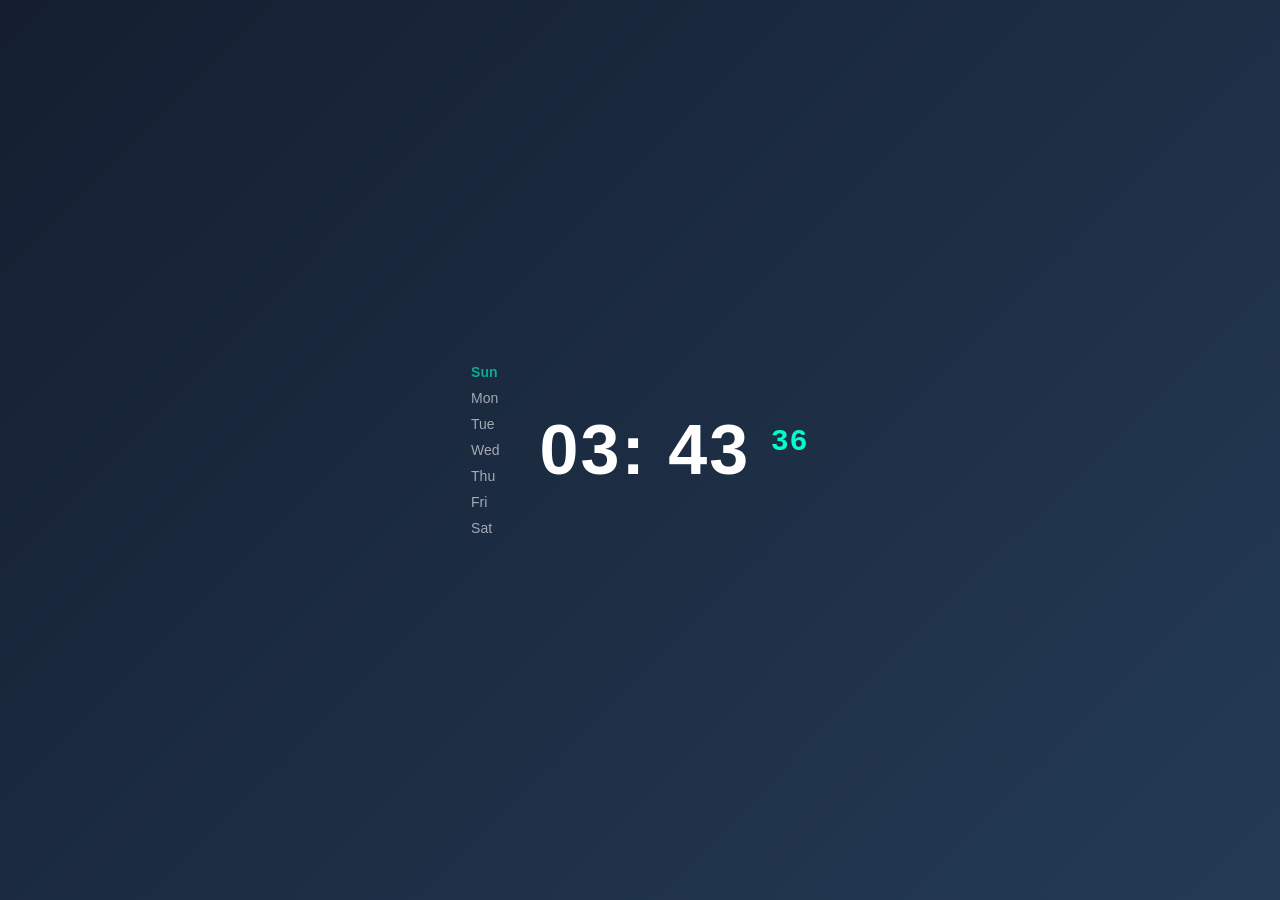
==== index.html @ 15092607 "DIGITAL-CLOCK" ====
<!DOCTYPE html>
<html lang="en">
<head>
    <meta charset="UTF-8">
    <title>Digital Clock</title>
    <link rel="stylesheet" href="DIGITAL_CLOCK.css">
</head>
<body>

<div class="container">
    
    <!-- Days -->
    <div class="days">
        <span>Sun</span>
        <span>Mon</span>
        <span>Tue</span>
        <span>Wed</span>
        <span>Thu</span>
        <span>Fri</span>
        <span>Sat</span>
    </div>

    <!-- Time -->
    <div class="clock">
        <span id="hours">00</span>:
        <span id="minutes">00</span>
        <span id="seconds">00</span>
    </div>

</div>

<script src="DIGITAL_CLOCK.js"></script>
</body>
</html>
---- DIGITAL_CLOCK.css ----
body {
    margin: 0;
    font-family: 'Segoe UI', sans-serif;
    background: linear-gradient(135deg, #141e30, #243b55);
    height: 100vh;
    display: flex;
    justify-content: center;
    align-items: center;
    color: white;
}

.container {
    display: flex;
    align-items: center;
    gap: 40px;
}

/* Days styling */
.days {
    display: flex;
    flex-direction: column;
    gap: 10px;
    font-size: 14px;
    opacity: 0.6;
}

.days span.active {
    color: #00ffcc;
    font-weight: bold;
    opacity: 1;
}

/* Clock styling */
.clock {
    font-size: 70px;
    font-weight: bold;
    letter-spacing: 2px;
}

#seconds {
    font-size: 30px;
    vertical-align: super;
    color: #00ffcc;
}
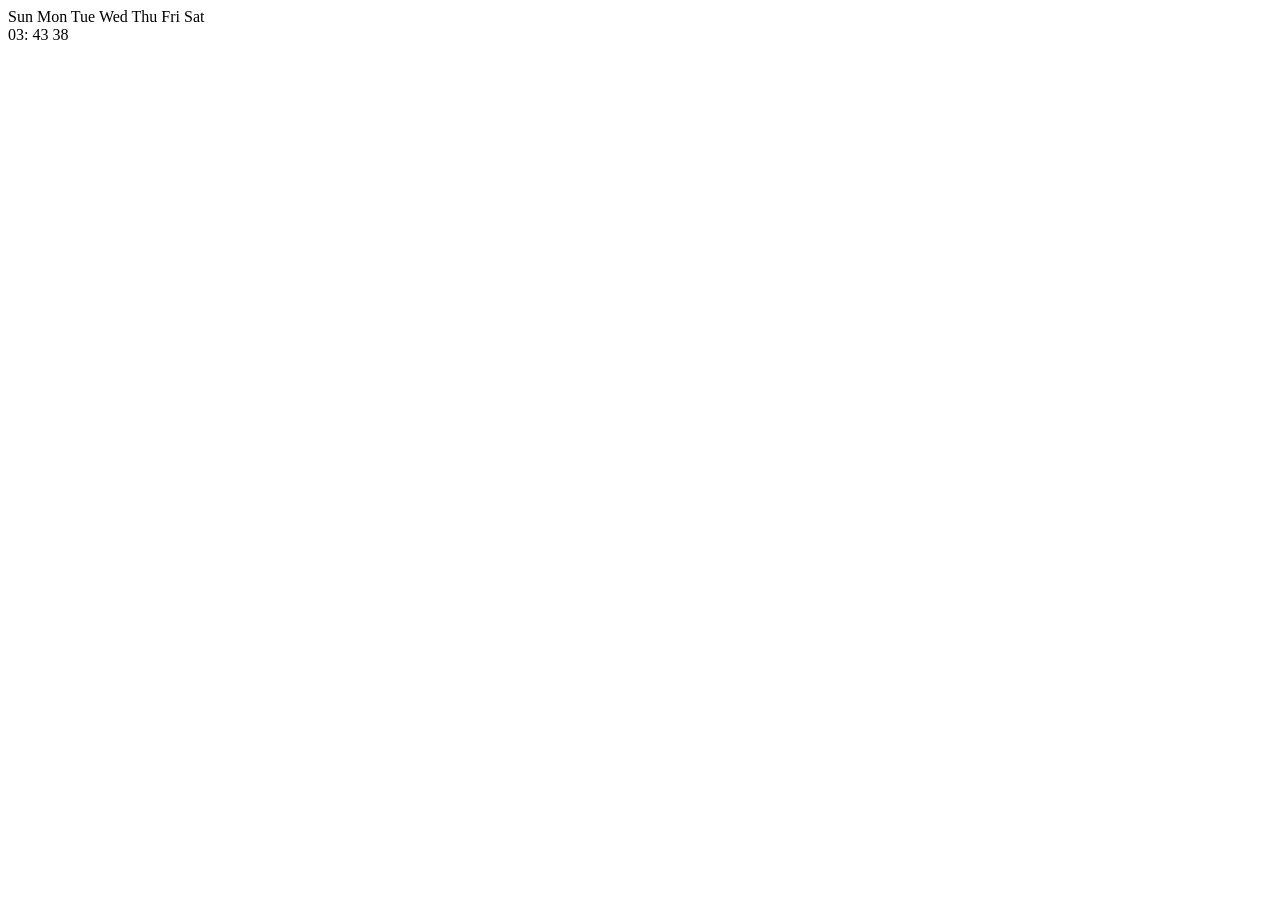
==== commit 4caee45a: "Update index.html" ====
--- a/index.html
+++ b/index.html
@@ -3,7 +3,7 @@
 <head>
     <meta charset="UTF-8">
     <title>Digital Clock</title>
-    <link rel="stylesheet" href="DIGITAL_CLOCK.css">
+    <link rel="stylesheet" href="index.css">
 </head>
 <body>
 
@@ -29,6 +29,6 @@
 
 </div>
 
-<script src="DIGITAL_CLOCK.js"></script>
+<script src="script.js"></script>
 </body>
-</html>+</html>
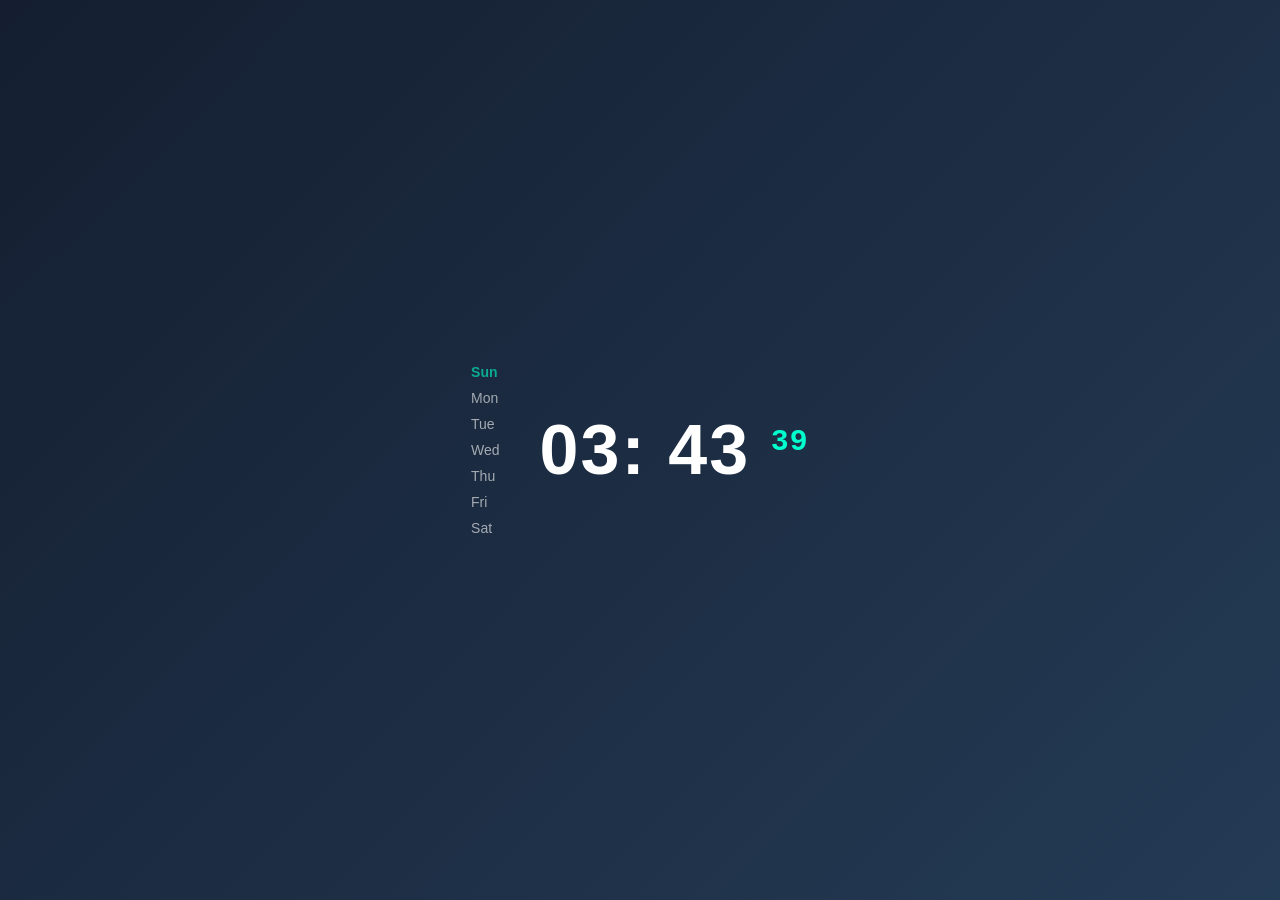
==== commit 8e8aa468: "Update index.html" ====
--- a/index.html
+++ b/index.html
@@ -3,7 +3,7 @@
 <head>
     <meta charset="UTF-8">
     <title>Digital Clock</title>
-    <link rel="stylesheet" href="index.css">
+    <link rel="stylesheet" href="style.css">
 </head>
 <body>
 
--- a/style.css
+++ b/style.css
@@ -0,0 +1,44 @@
+body {
+    margin: 0;
+    font-family: 'Segoe UI', sans-serif;
+    background: linear-gradient(135deg, #141e30, #243b55);
+    height: 100vh;
+    display: flex;
+    justify-content: center;
+    align-items: center;
+    color: white;
+}
+
+.container {
+    display: flex;
+    align-items: center;
+    gap: 40px;
+}
+
+/* Days styling */
+.days {
+    display: flex;
+    flex-direction: column;
+    gap: 10px;
+    font-size: 14px;
+    opacity: 0.6;
+}
+
+.days span.active {
+    color: #00ffcc;
+    font-weight: bold;
+    opacity: 1;
+}
+
+/* Clock styling */
+.clock {
+    font-size: 70px;
+    font-weight: bold;
+    letter-spacing: 2px;
+}
+
+#seconds {
+    font-size: 30px;
+    vertical-align: super;
+    color: #00ffcc;
+}
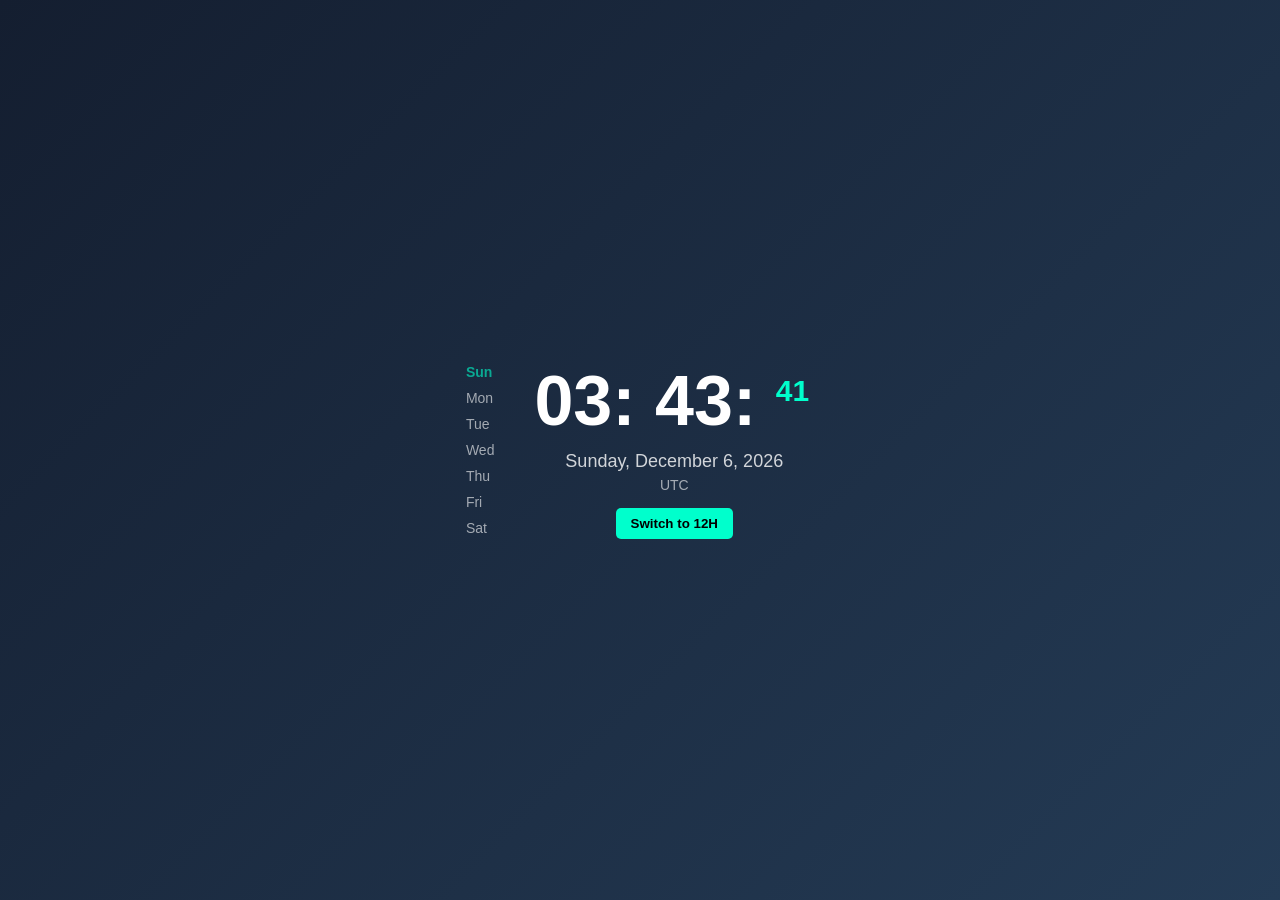
==== commit 5fc17cc2: "updated project file" ====
--- a/index.html
+++ b/index.html
@@ -2,13 +2,13 @@
 <html lang="en">
 <head>
     <meta charset="UTF-8">
-    <title>Digital Clock</title>
+    <title>Advanced Digital Clock</title>
     <link rel="stylesheet" href="style.css">
 </head>
 <body>
 
 <div class="container">
-    
+
     <!-- Days -->
     <div class="days">
         <span>Sun</span>
@@ -20,15 +20,29 @@
         <span>Sat</span>
     </div>
 
-    <!-- Time -->
-    <div class="clock">
-        <span id="hours">00</span>:
-        <span id="minutes">00</span>
-        <span id="seconds">00</span>
+    <div class="clock-box">
+        
+        <!-- Time -->
+        <div class="clock">
+            <span id="hours">00</span>:
+            <span id="minutes">00</span>:
+            <span id="seconds">00</span>
+            <span id="ampm"></span>
+        </div>
+
+        <!-- Date -->
+        <div class="date" id="date"></div>
+
+        <!-- Timezone -->
+        <div class="timezone" id="timezone"></div>
+
+        <!-- Toggle -->
+        <button id="toggleFormat">Switch to 12H</button>
+
     </div>
 
 </div>
 
 <script src="script.js"></script>
 </body>
-</html>
+</html>
--- a/style.css
+++ b/style.css
@@ -15,7 +15,7 @@
     gap: 40px;
 }
 
-/* Days styling */
+/* Days */
 .days {
     display: flex;
     flex-direction: column;
@@ -30,15 +30,54 @@
     opacity: 1;
 }
 
-/* Clock styling */
+/* Clock Box */
+.clock-box {
+    text-align: center;
+}
+
+/* Time */
 .clock {
     font-size: 70px;
     font-weight: bold;
-    letter-spacing: 2px;
 }
 
 #seconds {
     font-size: 30px;
     vertical-align: super;
     color: #00ffcc;
+}
+
+#ampm {
+    font-size: 20px;
+    margin-left: 5px;
+}
+
+/* Date */
+.date {
+    margin-top: 10px;
+    font-size: 18px;
+    opacity: 0.8;
+}
+
+/* Timezone */
+.timezone {
+    margin-top: 5px;
+    font-size: 14px;
+    opacity: 0.6;
+}
+
+/* Button */
+button {
+    margin-top: 15px;
+    padding: 8px 15px;
+    border: none;
+    background: #00ffcc;
+    color: black;
+    cursor: pointer;
+    border-radius: 5px;
+    font-weight: bold;
+}
+
+button:hover {
+    background: #00ccaa;
 }
